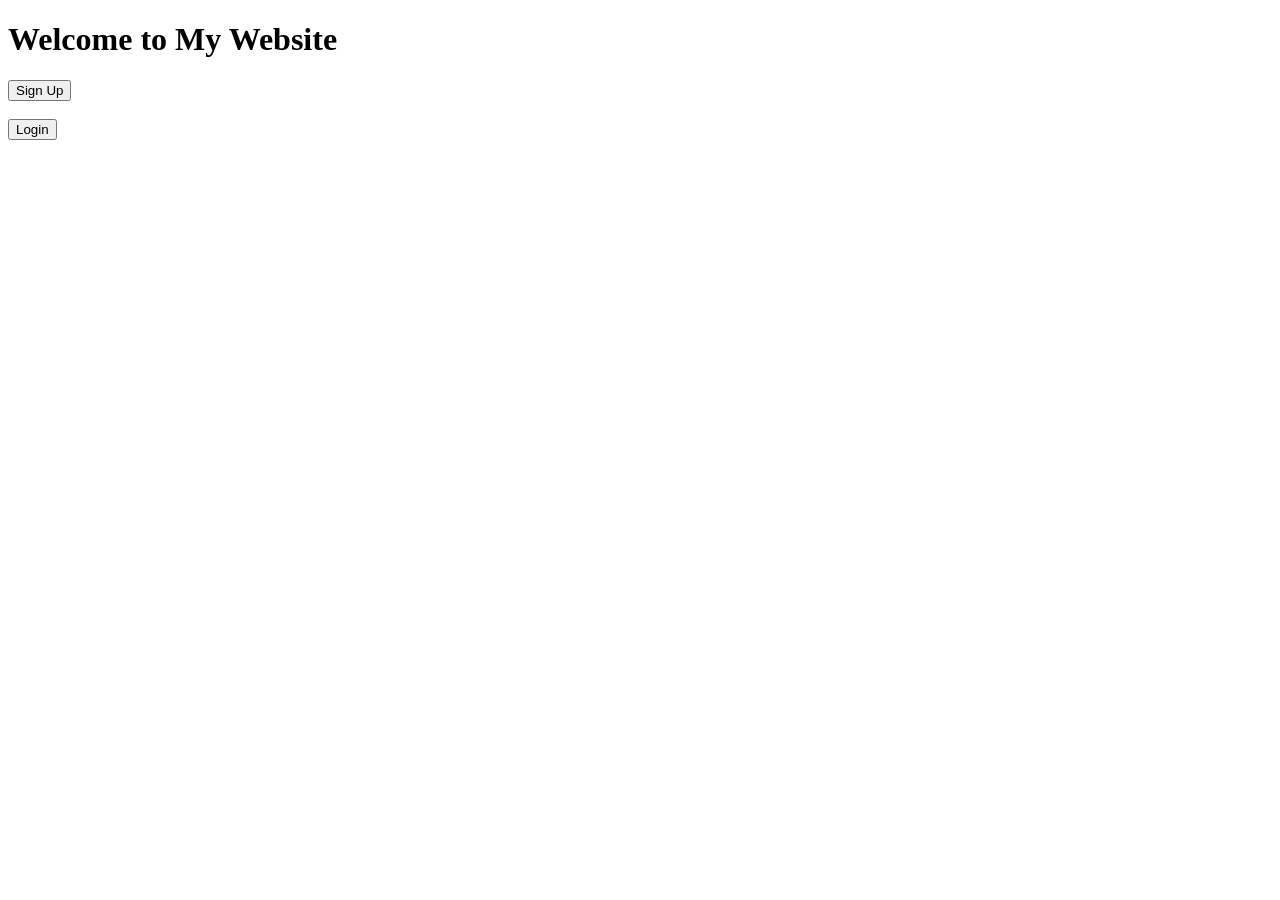
==== index.html @ 8869673b "Added home login and signup pages" ====
<!DOCTYPE html>
<html lang="en">
<head>
    <meta charset="UTF-8">
    <meta name="viewport" content="width=device-width, initial-scale=1.0">
    <title>Home</title>
</head>

<body>
    <h1>Welcome to My Website</h1>

    <a href="sign_up.html">
        <button>Sign Up</button>
    </a>
    <br>
    <br>
    <a href="login.html">
    <button>Login</button>
    </a>

</body>
</html>
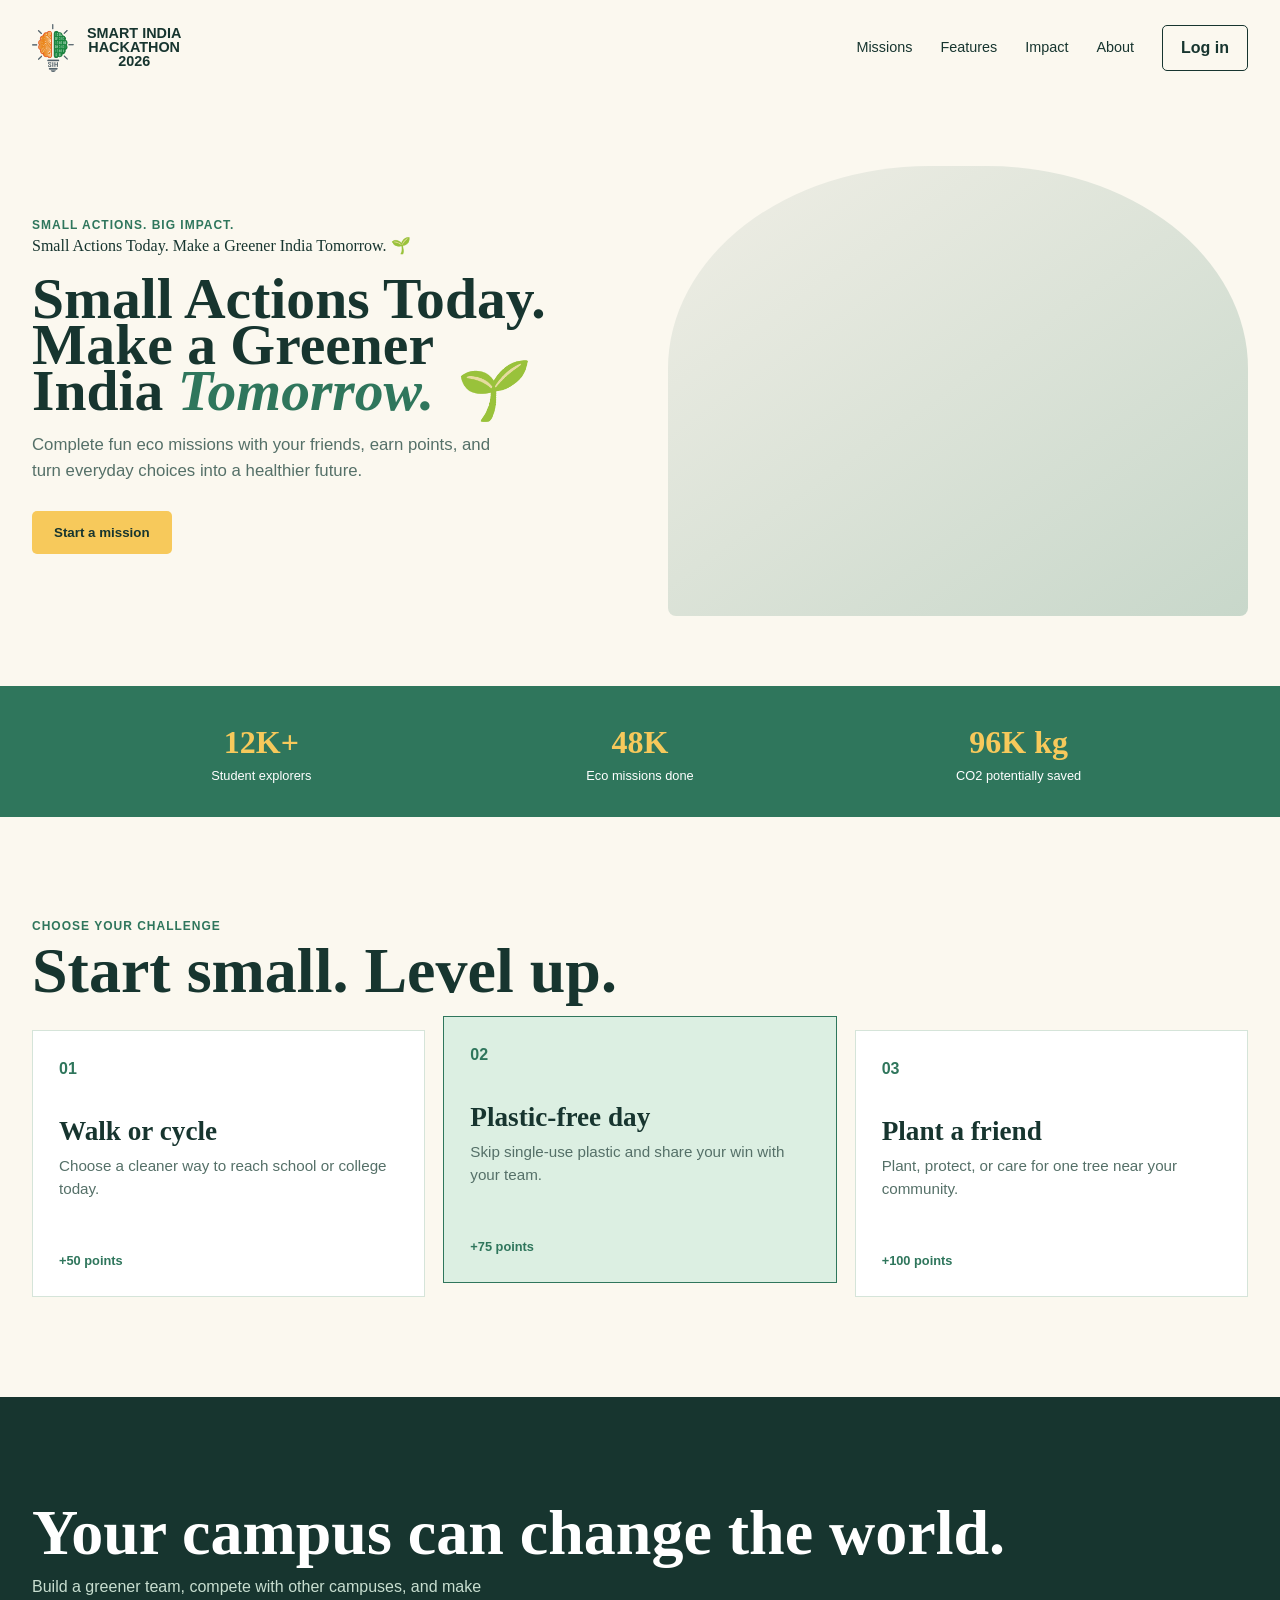
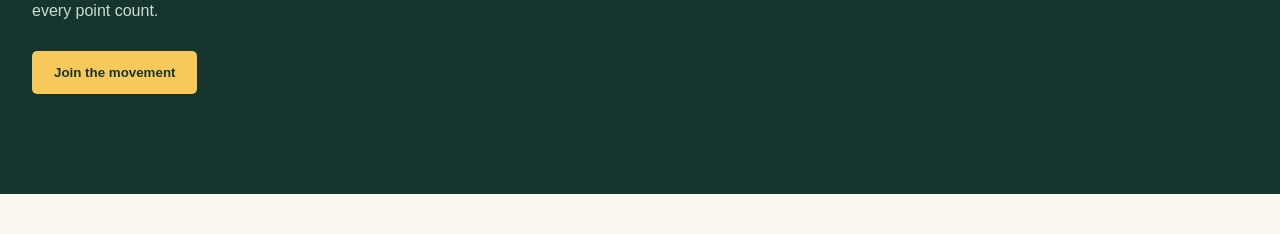
==== commit 6341103f: "Update website" ====
--- a/index.html
+++ b/index.html
@@ -1,23 +1,83 @@
-
 <!DOCTYPE html>
 <html lang="en">
 <head>
-    <meta charset="UTF-8">
-    <meta name="viewport" content="width=device-width, initial-scale=1.0">
-    <title>Home</title>
+  <meta charset="UTF-8" />
+  <meta name="viewport" content="width=device-width, initial-scale=1.0" />
+  <title>Smart India Hackathon - Save Earth</title>
+  <link rel="stylesheet" href="style.css" />
 </head>
+<body>
+  <!-- Header: website name aur simple navigation yahan hai. -->
+  <header class="header">
+    <a class="logo" href="#home"><img src="sih-logo.png" alt="SIH logo" /><span class="logo-name">SMART INDIA<br />HACKATHON<br />2026</span></a>
+    <nav class="nav" aria-label="Main navigation">
+      <a href="missions.html">Missions</a>
+      <a href="features.html">Features</a>
+      <a href="#impact">Impact</a>
+      <a href="#about">About</a>
+    </nav>
+    <!-- Login link: student ko login page par le jaata hai. -->
+    <a class="login-button" href="login.html">Log in</a>
+  </header>
 
-<body>
-    <h1>Welcome to My Website</h1>
+  <main>
+    <!-- Hero: student ko website ka main idea aur action dikhata hai. -->
+    <section class="hero" id="home">
+      <div class="hero-content">
+        <p class="eyebrow">Small actions. Big impact.</p>
+        Small Actions Today. Make a Greener India Tomorrow. 🌱
+        <h1>Small Actions Today. <br>Make a Greener India <span>Tomorrow. 🌱</span></h1>
+        <p class="hero-text">Complete fun eco missions with your friends, earn points, and turn everyday choices into a healthier future.</p>
+        <button class="primary-button" id="missionButton" type="button">Start a mission</button>
+        <p class="message" id="message" aria-live="polite"></p>
+      </div>
+      <div class="hero-image" role="img" aria-label="Students planting a tree"></div>
+    </section>
 
-    <a href="sign_up.html">
-        <button>Sign Up</button>
-    </a>
-    <br>
-    <br>
-    <a href="login.html">
-    <button>Login</button>
-    </a>
+    <!-- Stats: platform ka quick impact overview. -->
+    <section class="stats" id="impact" aria-label="Smart India Hackathon impact">
+      <div><strong>12K+</strong><span>Student explorers</span></div>
+      <div><strong>48K</strong><span>Eco missions done</span></div>
+      <div><strong>96K kg</strong><span>CO2 potentially saved</span></div>
+    </section>
 
+    <!-- Missions: students ke liye teen easy starting challenges. -->
+    <section class="missions" id="missions">
+      <div class="section-heading">
+        <p class="eyebrow">Choose your challenge</p>
+        <h2>Start small. Level up.</h2>
+      </div>
+      <div class="mission-grid">
+        <article class="mission-card">
+          <div class="mission-icon">01</div>
+          <h3>Walk or cycle</h3>
+          <p>Choose a cleaner way to reach school or college today.</p>
+          <span>+50 points</span>
+        </article>
+        <article class="mission-card featured-card">
+          <div class="mission-icon">02</div>
+          <h3>Plastic-free day</h3>
+          <p>Skip single-use plastic and share your win with your team.</p>
+          <span>+75 points</span>
+        </article>
+        <article class="mission-card">
+          <div class="mission-icon">03</div>
+          <h3>Plant a friend</h3>
+          <p>Plant, protect, or care for one tree near your community.</p>
+          <span>+100 points</span>
+        </article>
+      </div>
+    </section>
+
+    <!-- Closing section: user ko app join karne ke liye final prompt. -->
+    <section class="closing" id="about">
+      <h2>Your campus can change the world.</h2>
+      <p>Build a greener team, compete with other campuses, and make every point count.</p>
+      <button class="secondary-button" type="button" onclick="document.getElementById('missionButton').click()">Join the movement</button>
+    </section>
+  </main>
+
+  <!-- JavaScript file button interaction ko control karegi. -->
+  <script src="script.js"></script>
 </body>
-</html>+</html>
--- a/style.css
+++ b/style.css
@@ -0,0 +1,1355 @@
+/* Basic reset: browser ki default spacing ko simple banata hai. */
+* {
+  box-sizing: border-box;
+  margin: 0;
+  padding: 0;
+}
+
+/* Main colors: in values ko change karke poori website ka color badal sakte hain. */
+:root {
+  --ink: #17352f;
+  --green: #2f765c;
+  --mint: #dcefe2;
+  --yellow: #f7c95b;
+  --cream: #fbf8ef;
+  --white: #ffffff;
+}
+
+body {
+  background: var(--cream);
+  color: var(--ink);
+  font-family: Georgia, 'Times New Roman', serif;
+  line-height: 1.5;
+}
+
+.header {
+  align-items: center;
+  display: flex;
+  justify-content: space-between;
+  margin: auto;
+  /* Wide screen par content ko dono sides ke paas laata hai. */
+  max-width: 1400px;
+  padding: 24px 32px;
+}
+
+.logo {
+  align-items: center;
+  color: var(--ink);
+  display: flex;
+  font-size: 1.35rem;
+  font-weight: bold;
+  gap: 10px;
+  text-decoration: none;
+}
+
+.logo img {
+  height: 48px;
+  object-fit: contain;
+  width: 45px;
+}
+
+.logo-name {
+  font-family: Arial, sans-serif;
+  font-size: 0.9rem;
+  font-weight: bold;
+  line-height: 0.95;
+  white-space: nowrap;
+  text-align: center;
+  display: inline-block;
+}
+
+.nav {
+  display: flex;
+  gap: 28px;
+  margin-left: auto;
+  margin-right: 28px;
+}
+
+.nav a {
+  color: var(--ink);
+  font-family: Arial, sans-serif;
+  font-size: 0.9rem;
+  text-decoration: none;
+}
+
+.login-button,
+.secondary-button,
+.primary-button {
+  border: 0;
+  border-radius: 5px;
+  cursor: pointer;
+  font-family: Arial, sans-serif;
+  font-weight: bold;
+}
+
+.login-button {
+  background: transparent;
+  border: 1px solid var(--ink);
+  color: var(--ink);
+  display: inline-block;
+  padding: 10px 18px;
+  text-decoration: none;
+}
+
+.hero {
+  align-items: center;
+  display: grid;
+  gap: 56px;
+  grid-template-columns: 1fr 1fr;
+  margin: auto;
+  max-width: 1400px;
+  min-height: 570px;
+  padding: 70px 32px;
+}
+
+.hero-content {
+  max-width: 530px;
+}
+
+.eyebrow {
+  color: var(--green);
+  font-family: Arial, sans-serif;
+  font-size: 0.75rem;
+  font-weight: bold;
+  letter-spacing: 1px;
+  text-transform: uppercase;
+}
+
+h1,
+h2,
+h3 {
+  line-height: .8;
+}
+
+h1 {
+  font-size: clamp(2rem, 4.5vw, 5.7rem);
+  margin: 18px 0;
+}
+
+h1 span {
+  color: var(--green);
+  font-style: italic;
+}
+
+.hero-text,
+.closing p,
+.mission-card p {
+  color: #557068;
+  font-family: Arial, sans-serif;
+}
+
+.hero-text {
+  font-size: 1.05rem;
+  max-width: 460px;
+}
+
+.primary-button,
+.secondary-button {
+  background: var(--yellow);
+  color: var(--ink);
+  margin-top: 28px;
+  padding: 14px 22px;
+}
+
+.primary-button:hover,
+.secondary-button:hover {
+  background: #edb83f;
+}
+
+.message {
+  color: var(--green);
+  font-family: Arial, sans-serif;
+  font-size: 0.9rem;
+  margin-top: 12px;
+}
+
+.hero-image {
+  background: linear-gradient(145deg, rgba(23, 53, 47, 0.05), rgba(47, 118, 92, 0.25)), url('https://images.unsplash.com/photo-1542601906990-b4d3fb778b09?auto=format&fit=crop&w=900&q=80') center/cover;
+  border-radius: 45% 45% 8px 8px;
+  min-height: 450px;
+}
+
+.stats {
+  background: var(--green);
+  color: var(--white);
+  display: grid;
+  gap: 20px;
+  grid-template-columns: repeat(3, 1fr);
+  padding: 32px max(32px, calc((100% - 1116px) / 2));
+  text-align: center;
+}
+
+.stats strong,
+.stats span {
+  display: block;
+}
+
+.stats strong {
+  color: var(--yellow);
+  font-size: 2rem;
+}
+
+.stats span {
+  font-family: Arial, sans-serif;
+  font-size: 0.8rem;
+}
+
+.missions,
+.closing {
+  margin: auto;
+  max-width: 1400px;
+  padding: 100px 32px;
+}
+
+.section-heading {
+  margin-bottom: 34px;
+}
+
+h2 {
+  font-size: clamp(2.2rem, 5vw, 4rem);
+  margin-top: 10px;
+}
+
+.mission-grid {
+  display: grid;
+  gap: 18px;
+  grid-template-columns: repeat(3, 1fr);
+}
+
+.mission-card {
+  background: var(--white);
+  border: 1px solid #d5e4d9;
+  padding: 26px;
+}
+
+.featured-card {
+  background: var(--mint);
+  border-color: var(--green);
+  transform: translateY(-14px);
+}
+
+.mission-icon {
+  color: var(--green);
+  font-family: Arial, sans-serif;
+  font-weight: bold;
+}
+
+.mission-card h3 {
+  font-size: 1.7rem;
+  margin: 40px 0 12px;
+}
+
+.mission-card p {
+  font-size: 0.95rem;
+  min-height: 72px;
+}
+
+.mission-card span {
+  color: var(--green);
+  display: block;
+  font-family: Arial, sans-serif;
+  font-size: 0.8rem;
+  font-weight: bold;
+  margin-top: 24px;
+}
+
+.closing {
+  background: var(--ink);
+  color: var(--white);
+  margin-bottom: 40px;
+  max-width: 1400px;
+}
+
+.closing p {
+  color: #c8ded0;
+  margin-top: 16px;
+  max-width: 450px;
+}
+
+/* Auth pages: login aur signup form ko center me simple rakhta hai. */
+.auth-page {
+  min-height: 100vh;
+}
+
+.auth-main {
+  align-items: center;
+  display: flex;
+  justify-content: center;
+  min-height: calc(100vh - 90px);
+  padding: 40px 20px;
+}
+
+.auth-card {
+  background: var(--white);
+  border: 1px solid #d5e4d9;
+  max-width: 430px;
+  padding: 42px;
+  width: 100%;
+}
+
+.auth-card h1 {
+  font-size: 3rem;
+  margin: 12px 0;
+}
+
+.auth-subtitle {
+  color: #557068;
+  font-family: Arial, sans-serif;
+  margin-bottom: 28px;
+}
+
+.auth-form label {
+  display: block;
+  font-family: Arial, sans-serif;
+  font-size: 0.85rem;
+  font-weight: bold;
+  margin-bottom: 7px;
+}
+
+.auth-form input,
+.auth-form select {
+  border: 1px solid #b9cec0;
+  border-radius: 3px;
+  font: 1rem Arial, sans-serif;
+  margin-bottom: 18px;
+  padding: 13px;
+  width: 100%;
+}
+
+.auth-form input:focus,
+.auth-form select:focus {
+  border-color: var(--green);
+  outline: 2px solid var(--mint);
+}
+
+.auth-form .primary-button {
+  margin-top: 6px;
+  width: 100%;
+}
+
+.auth-switch {
+  color: #557068;
+  font-family: Arial, sans-serif;
+  font-size: 0.9rem;
+  margin-top: 22px;
+  text-align: center;
+}
+
+.auth-switch a {
+  color: var(--green);
+  font-weight: bold;
+}
+
+.auth-message {
+  color: var(--green);
+  font-family: Arial, sans-serif;
+  font-size: 0.85rem;
+  margin-top: 12px;
+  text-align: center;
+}
+
+/* Dashboard layout: student ki progress ko clear sections me arrange karta hai. */
+.dashboard-page {
+  background: #f3f5ed;
+}
+
+.dashboard-header {
+  border-bottom: 1px solid #d5e4d9;
+}
+
+.dashboard-main {
+  margin: auto;
+  max-width: 1400px;
+  padding: 55px 32px 90px;
+}
+
+.dashboard-welcome {
+  align-items: end;
+  display: flex;
+  gap: 30px;
+  justify-content: space-between;
+  margin-bottom: 28px;
+}
+
+.dashboard-welcome h1 {
+  font-size: clamp(2.5rem, 5vw, 4.5rem);
+  margin: 12px 0;
+}
+
+.dashboard-muted,
+.level-box,
+.dashboard-stat,
+.active-mission p,
+.badge p {
+  color: #557068;
+  font-family: Arial, sans-serif;
+}
+
+.level-box {
+  background: var(--mint);
+  border-left: 4px solid var(--green);
+  max-width: 310px;
+  padding: 18px 20px;
+  width: 100%;
+}
+
+.level-box span,
+.level-box strong,
+.level-box small {
+  display: block;
+}
+
+.level-box strong {
+  color: var(--ink);
+  font-family: Georgia, 'Times New Roman', serif;
+  font-size: 1.4rem;
+  margin: 4px 0 12px;
+}
+
+.progress-bar {
+  background: var(--white);
+  height: 8px;
+  margin-bottom: 8px;
+}
+
+.progress-bar span {
+  background: var(--green);
+  height: 100%;
+  width: 65%;
+}
+
+.dashboard-stats {
+  display: grid;
+  gap: 18px;
+  grid-template-columns: repeat(3, 1fr);
+  margin-bottom: 58px;
+}
+
+.dashboard-stat,
+.dashboard-section,
+.badge {
+  background: var(--white);
+  border: 1px solid #d5e4d9;
+  padding: 24px;
+}
+
+.dashboard-stat span,
+.dashboard-stat strong,
+.dashboard-stat small {
+  display: block;
+}
+
+.dashboard-stat strong {
+  color: var(--green);
+  font-family: Georgia, 'Times New Roman', serif;
+  font-size: 2.7rem;
+  margin: 8px 0;
+}
+
+.dashboard-grid {
+  display: grid;
+  gap: 22px;
+  grid-template-columns: 1.4fr 1fr;
+}
+
+.dashboard-section-heading {
+  align-items: end;
+  display: flex;
+  justify-content: space-between;
+  margin-bottom: 24px;
+}
+
+.dashboard-section-heading h2 {
+  font-size: 2.2rem;
+}
+
+.dashboard-section-heading a {
+  color: var(--green);
+  font-family: Arial, sans-serif;
+  font-size: 0.85rem;
+  font-weight: bold;
+}
+
+.active-mission {
+  align-items: center;
+  border-top: 1px solid #d5e4d9;
+  display: grid;
+  gap: 18px;
+  grid-template-columns: 42px 1fr auto;
+  padding: 20px 0;
+}
+
+.mission-number {
+  color: var(--green);
+  font-family: Arial, sans-serif;
+  font-weight: bold;
+}
+
+.active-mission h3 {
+  font-size: 1.35rem;
+}
+
+.active-mission p {
+  font-size: 0.9rem;
+  margin-top: 5px;
+}
+
+.mission-action {
+  background: var(--yellow);
+  border: 0;
+  border-radius: 4px;
+  color: var(--ink);
+  cursor: pointer;
+  font-family: Arial, sans-serif;
+  font-weight: bold;
+  padding: 10px 16px;
+}
+
+.dashboard-message {
+  color: var(--green);
+  font-family: Arial, sans-serif;
+  font-size: 0.9rem;
+}
+
+.leaderboard {
+  list-style: none;
+}
+
+.leaderboard li {
+  border-top: 1px solid #d5e4d9;
+  display: flex;
+  font-family: Arial, sans-serif;
+  justify-content: space-between;
+  padding: 17px 0;
+}
+
+.your-rank {
+  background: var(--mint);
+  padding-left: 10px !important;
+  padding-right: 10px !important;
+}
+
+.badges-section {
+  margin-top: 58px;
+}
+
+.badges {
+  display: grid;
+  gap: 18px;
+  grid-template-columns: repeat(3, 1fr);
+}
+
+.badge div {
+  color: var(--green);
+  font-size: 2rem;
+}
+
+.badge h3 {
+  font-size: 1.4rem;
+  margin: 12px 0 6px;
+}
+
+.badge p {
+  font-size: 0.85rem;
+}
+
+.badge-locked {
+  background: transparent;
+  opacity: 0.6;
+}
+
+/* Leaderboard page: ranking ko podium aur readable list me show karta hai. */
+.leaderboard-main {
+  margin: auto;
+  max-width: 1100px;
+  padding: 65px 32px 90px;
+}
+
+.leaderboard-intro {
+  align-items: end;
+  display: flex;
+  gap: 30px;
+  justify-content: space-between;
+}
+
+.leaderboard-intro h1 {
+  font-size: clamp(3rem, 7vw, 5.5rem);
+  margin: 12px 0;
+}
+
+.leaderboard-intro > div:first-child > p:last-child {
+  color: #557068;
+  font-family: Arial, sans-serif;
+  max-width: 500px;
+}
+
+.competition-box {
+  background: var(--ink);
+  color: var(--white);
+  max-width: 280px;
+  padding: 22px;
+  width: 100%;
+}
+
+.competition-box span,
+.competition-box strong,
+.competition-box small {
+  display: block;
+}
+
+.competition-box span,
+.competition-box small {
+  color: #c8ded0;
+  font-family: Arial, sans-serif;
+  font-size: 0.8rem;
+}
+
+.competition-box strong {
+  font-size: 1.35rem;
+  margin: 8px 0;
+}
+
+.leaderboard-filters {
+  border-bottom: 1px solid #d5e4d9;
+  display: flex;
+  gap: 24px;
+  margin-top: 55px;
+}
+
+.filter-button {
+  background: transparent;
+  border: 0;
+  border-bottom: 3px solid transparent;
+  color: #557068;
+  cursor: pointer;
+  font-family: Arial, sans-serif;
+  font-weight: bold;
+  padding: 12px 4px;
+}
+
+.active-filter {
+  border-bottom-color: var(--green);
+  color: var(--green);
+}
+
+.podium {
+  align-items: end;
+  display: grid;
+  gap: 18px;
+  grid-template-columns: repeat(3, 1fr);
+  margin: 45px 0 70px;
+}
+
+.podium-card {
+  background: var(--white);
+  border: 1px solid #d5e4d9;
+  padding: 28px 20px;
+  text-align: center;
+}
+
+.first-place {
+  background: var(--mint);
+  border-color: var(--green);
+  padding-bottom: 44px;
+  padding-top: 42px;
+}
+
+.podium-rank {
+  color: var(--green);
+  font-family: Arial, sans-serif;
+  font-weight: bold;
+}
+
+.avatar {
+  align-items: center;
+  background: var(--green);
+  border-radius: 50%;
+  color: var(--white);
+  display: flex;
+  font-family: Arial, sans-serif;
+  font-weight: bold;
+  height: 64px;
+  justify-content: center;
+  margin: 16px auto;
+  width: 64px;
+}
+
+.first-place .avatar {
+  background: var(--yellow);
+  color: var(--ink);
+  height: 76px;
+  width: 76px;
+}
+
+.podium-card h2 {
+  font-size: 1.45rem;
+}
+
+.podium-card p {
+  color: #557068;
+  font-family: Arial, sans-serif;
+  font-size: 0.85rem;
+  margin: 7px 0 18px;
+}
+
+.podium-card strong {
+  color: var(--green);
+  font-family: Arial, sans-serif;
+}
+
+.ranking-section {
+  background: var(--white);
+  border: 1px solid #d5e4d9;
+  padding: 28px;
+}
+
+.participant-count {
+  color: #557068;
+  font-family: Arial, sans-serif;
+  font-size: 0.85rem;
+}
+
+.ranking-list {
+  font-family: Arial, sans-serif;
+}
+
+.ranking-row {
+  border-top: 1px solid #d5e4d9;
+  display: flex;
+  justify-content: space-between;
+  padding: 17px 10px;
+}
+
+.ranking-heading {
+  color: #557068;
+  font-size: 0.8rem;
+  font-weight: bold;
+  text-transform: uppercase;
+}
+
+.ranking-row b {
+  color: var(--green);
+  display: inline-block;
+  margin-right: 22px;
+  width: 20px;
+}
+
+.ranking-row small {
+  background: var(--yellow);
+  border-radius: 3px;
+  font-size: 0.7rem;
+  margin-left: 8px;
+  padding: 4px 7px;
+}
+
+.your-ranking {
+  background: var(--mint);
+}
+
+/* Missions page: cards ko reward aur difficulty ke saath clearly show karta hai. */
+.missions-main {
+  margin: auto;
+  max-width: 1100px;
+  padding: 65px 32px 90px;
+}
+
+.missions-intro h1 {
+  font-size: clamp(3rem, 7vw, 5.5rem);
+  margin: 12px 0;
+}
+
+.missions-intro > p:last-child {
+  color: #557068;
+  font-family: Arial, sans-serif;
+  max-width: 500px;
+}
+
+.features-main {
+  margin: auto;
+  max-width: 1100px;
+  padding: 65px 32px 90px;
+}
+
+.features-intro h1 {
+  font-size: clamp(3rem, 7vw, 5.5rem);
+  margin: 12px 0;
+}
+
+.features-intro > p:last-child {
+  color: #557068;
+  font-family: Arial, sans-serif;
+  max-width: 540px;
+}
+
+.feature-grid {
+  display: grid;
+  gap: 18px;
+  grid-template-columns: repeat(3, 1fr);
+  margin-top: 55px;
+}
+
+.feature-card {
+  background: var(--white);
+  border: 1px solid #d5e4d9;
+  padding: 26px;
+}
+
+.feature-card:nth-child(2),
+.feature-card:nth-child(5) {
+  background: var(--mint);
+  border-color: var(--green);
+}
+
+.feature-number {
+  color: var(--green);
+  font: bold 0.85rem Arial, sans-serif;
+  letter-spacing: 1px;
+}
+
+.feature-card h2 {
+  font-size: 1.7rem;
+  margin: 35px 0 12px;
+}
+
+.feature-card p {
+  color: #557068;
+  font-family: Arial, sans-serif;
+  font-size: 0.95rem;
+}
+
+.mission-page-grid {
+  display: grid;
+  gap: 18px;
+  grid-template-columns: repeat(3, 1fr);
+  margin-top: 55px;
+}
+
+.mission-page-card {
+  background: var(--white);
+  border: 1px solid #d5e4d9;
+  padding: 26px;
+}
+
+.featured-mission-page-card {
+  background: var(--mint);
+  border-color: var(--green);
+  transform: translateY(-14px);
+}
+
+/* Quiz page: setup, question aur result states ko consistent rakhta hai. */
+.quiz-main {
+  margin: auto;
+  max-width: 900px;
+  padding: 65px 32px 90px;
+}
+
+.quiz-intro h1 {
+  font-size: clamp(3rem, 7vw, 5.5rem);
+  margin: 12px 0;
+}
+
+.quiz-intro > p:last-child {
+  color: #557068;
+  font-family: Arial, sans-serif;
+  max-width: 500px;
+}
+
+.quiz-setup,
+.quiz-panel,
+.quiz-result {
+  background: var(--white);
+  border: 1px solid #d5e4d9;
+  margin-top: 55px;
+  padding: 30px;
+}
+
+.quiz-setup h2,
+.quiz-panel h2,
+.quiz-result h2 {
+  font-size: 2.3rem;
+  margin-top: 9px;
+}
+
+.quiz-form {
+  display: grid;
+  gap: 8px;
+  grid-template-columns: 1fr 1fr auto;
+  margin-top: 28px;
+}
+
+.quiz-form label {
+  font: bold 0.85rem Arial, sans-serif;
+}
+
+.quiz-form select {
+  border: 1px solid #b9cec0;
+  border-radius: 3px;
+  font: 1rem Arial, sans-serif;
+  padding: 12px;
+}
+
+.quiz-form .primary-button {
+  margin-top: 23px;
+  white-space: nowrap;
+}
+
+.quiz-panel-heading {
+  align-items: end;
+  display: flex;
+  justify-content: space-between;
+}
+
+.quiz-progress {
+  color: var(--green);
+  font: bold 0.85rem Arial, sans-serif;
+}
+
+.quiz-panel .progress-bar {
+  margin: 24px 0 30px;
+}
+
+.quiz-question {
+  font-size: 1.35rem;
+  font-weight: bold;
+}
+
+.quiz-options {
+  display: grid;
+  gap: 10px;
+  margin-top: 24px;
+}
+
+.quiz-option {
+  background: var(--cream);
+  border: 1px solid #b9cec0;
+  border-radius: 3px;
+  color: var(--ink);
+  cursor: pointer;
+  font: 1rem Arial, sans-serif;
+  padding: 14px 16px;
+  text-align: left;
+}
+
+.quiz-option:hover:not(:disabled) {
+  border-color: var(--green);
+}
+
+.quiz-option:disabled {
+  cursor: default;
+}
+
+.quiz-option.correct-answer {
+  background: var(--mint);
+  border-color: var(--green);
+}
+
+.quiz-option.wrong-answer {
+  background: #f6d5cf;
+  border-color: #93453a;
+}
+
+.quiz-feedback {
+  color: var(--green);
+  font: 0.9rem Arial, sans-serif;
+  margin-top: 18px;
+}
+
+.quiz-result {
+  background: var(--mint);
+  border-color: var(--green);
+}
+
+.mission-card-top {
+  align-items: center;
+  display: flex;
+  justify-content: space-between;
+}
+
+.difficulty {
+  border-radius: 3px;
+  font-family: Arial, sans-serif;
+  font-size: 0.7rem;
+  font-weight: bold;
+  padding: 5px 8px;
+}
+
+.easy {
+  background: #dcefe2;
+  color: var(--green);
+}
+
+.medium {
+  background: #fff0c5;
+  color: #87631b;
+}
+
+.hard {
+  background: #f6d5cf;
+  color: #93453a;
+}
+
+.mission-page-card h2 {
+  font-size: 2rem;
+  margin: 50px 0 12px;
+}
+
+.mission-page-card p {
+  color: #557068;
+  font-family: Arial, sans-serif;
+  font-size: 0.9rem;
+  min-height: 84px;
+}
+
+.mission-reward {
+  align-items: baseline;
+  border-top: 1px solid #d5e4d9;
+  display: flex;
+  gap: 7px;
+  margin-top: 24px;
+  padding-top: 18px;
+}
+
+.mission-reward strong {
+  color: var(--green);
+  font-family: Georgia, 'Times New Roman', serif;
+  font-size: 2rem;
+}
+
+.mission-reward span {
+  color: #557068;
+  font-family: Arial, sans-serif;
+  font-size: 0.8rem;
+}
+
+.mission-complete-button {
+  background: var(--yellow);
+  border: 0;
+  border-radius: 4px;
+  color: var(--ink);
+  cursor: pointer;
+  font-family: Arial, sans-serif;
+  font-weight: bold;
+  margin-top: 18px;
+  padding: 13px 16px;
+  width: 100%;
+}
+
+.mission-complete-button:disabled {
+  background: #c9d8ce;
+  cursor: default;
+}
+
+.mission-page-message {
+  color: var(--green);
+  font-family: Arial, sans-serif;
+  margin-top: 22px;
+  text-align: center;
+}
+
+/* Profile page: identity, editable details aur progress ko do columns me rakhta hai. */
+.profile-main {
+  margin: auto;
+  max-width: 1100px;
+  padding: 65px 32px 90px;
+}
+
+.profile-hero {
+  align-items: center;
+  display: flex;
+  gap: 22px;
+  margin-bottom: 45px;
+}
+
+.profile-avatar {
+  align-items: center;
+  background: var(--yellow);
+  border-radius: 50%;
+  color: var(--ink);
+  display: flex;
+  font-family: Arial, sans-serif;
+  font-size: 1.3rem;
+  font-weight: bold;
+  height: 92px;
+  justify-content: center;
+  width: 92px;
+}
+
+.profile-hero h1 {
+  font-size: clamp(2.8rem, 6vw, 4.5rem);
+  margin: 8px 0;
+}
+
+.profile-muted,
+.profile-small-text {
+  color: #557068;
+  font-family: Arial, sans-serif;
+}
+
+.profile-score {
+  margin-left: auto;
+  text-align: right;
+}
+
+.profile-score strong {
+  color: var(--green);
+  display: block;
+  font-family: Georgia, 'Times New Roman', serif;
+  font-size: 2.8rem;
+}
+
+.profile-score span {
+  color: #557068;
+  font-family: Arial, sans-serif;
+  font-size: 0.8rem;
+}
+
+.profile-grid {
+  display: grid;
+  gap: 22px;
+  grid-template-columns: 1.2fr 0.8fr;
+}
+
+.profile-card {
+  background: var(--white);
+  border: 1px solid #d5e4d9;
+  padding: 28px;
+}
+
+.profile-card h2 {
+  font-size: 2.2rem;
+}
+
+.profile-form label {
+  display: block;
+  font-family: Arial, sans-serif;
+  font-size: 0.85rem;
+  font-weight: bold;
+  margin: 16px 0 7px;
+}
+
+.profile-form input,
+.profile-form select {
+  border: 1px solid #b9cec0;
+  border-radius: 3px;
+  font: 1rem Arial, sans-serif;
+  padding: 12px;
+  width: 100%;
+}
+
+.profile-form input:focus,
+.profile-form select:focus {
+  border-color: var(--green);
+  outline: 2px solid var(--mint);
+}
+
+.profile-form .primary-button {
+  margin-top: 24px;
+}
+
+.profile-message {
+  color: var(--green);
+  font-family: Arial, sans-serif;
+  font-size: 0.85rem;
+  margin-top: 12px;
+}
+
+.profile-progress-row {
+  display: flex;
+  font-family: Arial, sans-serif;
+  justify-content: space-between;
+  margin: 24px 0 12px;
+}
+
+.profile-progress-row strong {
+  color: var(--green);
+}
+
+.profile-summary .progress-bar {
+  margin-bottom: 10px;
+}
+
+.profile-summary-stats {
+  border-top: 1px solid #d5e4d9;
+  display: grid;
+  gap: 15px;
+  grid-template-columns: 1fr 1fr;
+  margin-top: 35px;
+  padding-top: 22px;
+}
+
+.profile-summary-stats strong,
+.profile-summary-stats span {
+  display: block;
+}
+
+.profile-summary-stats strong {
+  color: var(--green);
+  font-family: Georgia, 'Times New Roman', serif;
+  font-size: 2rem;
+}
+
+.profile-summary-stats span {
+  color: #557068;
+  font-family: Arial, sans-serif;
+  font-size: 0.8rem;
+}
+
+.profile-achievements {
+  margin-top: 58px;
+}
+
+/* Mobile layout: chhoti screen par columns ek ke neeche ek aa jaate hain. */
+@media (max-width: 700px) {
+  .header {
+    padding: 18px 20px;
+  }
+
+  .nav {
+    display: none;
+  }
+
+  .hero {
+    display: flex;
+    flex-direction: column;
+    gap: 30px;
+    padding: 55px 20px;
+  }
+
+  .hero-image {
+    min-height: 330px;
+    width: 100%;
+  }
+
+  .stats,
+  .mission-grid {
+    grid-template-columns: 1fr;
+  }
+
+  .stats {
+    gap: 28px;
+  }
+
+  .missions,
+  .closing {
+    padding: 65px 20px;
+  }
+
+  .features-main {
+    padding: 55px 20px 65px;
+  }
+
+  .feature-grid {
+    grid-template-columns: 1fr;
+    margin-top: 38px;
+  }
+
+  .featured-card {
+    transform: none;
+  }
+
+  .auth-card {
+    padding: 30px 22px;
+  }
+
+  .dashboard-main {
+    padding: 40px 20px 65px;
+  }
+
+  .dashboard-welcome,
+  .dashboard-grid {
+    align-items: stretch;
+    display: flex;
+    flex-direction: column;
+  }
+
+  .dashboard-stats,
+  .badges {
+    grid-template-columns: 1fr;
+  }
+
+  .level-box {
+    max-width: none;
+  }
+
+  .leaderboard-main {
+    padding: 40px 20px 65px;
+  }
+
+  .leaderboard-intro,
+  .podium {
+    display: flex;
+    flex-direction: column;
+  }
+
+  .competition-box {
+    max-width: none;
+  }
+
+  .leaderboard-filters {
+    gap: 12px;
+    justify-content: space-between;
+  }
+
+  .podium {
+    align-items: stretch;
+  }
+
+  .first-place {
+    order: -1;
+  }
+
+  .ranking-section {
+    padding: 22px 16px;
+  }
+
+  .profile-main {
+    padding: 40px 20px 65px;
+  }
+
+  .profile-hero {
+    align-items: flex-start;
+    flex-wrap: wrap;
+  }
+
+  .profile-score {
+    margin-left: 114px;
+    text-align: left;
+  }
+
+  .profile-grid {
+    display: flex;
+    flex-direction: column;
+  }
+
+  .missions-main {
+    padding: 40px 20px 65px;
+  }
+
+  .quiz-main {
+    padding: 40px 20px 65px;
+  }
+
+  .quiz-setup,
+  .quiz-panel,
+  .quiz-result {
+    margin-top: 38px;
+    padding: 22px;
+  }
+
+  .quiz-form {
+    display: flex;
+    flex-direction: column;
+  }
+
+  .quiz-form .primary-button {
+    margin-top: 14px;
+  }
+
+  .mission-page-grid {
+    grid-template-columns: 1fr;
+  }
+
+  .featured-mission-page-card {
+    transform: none;
+  }
+}
